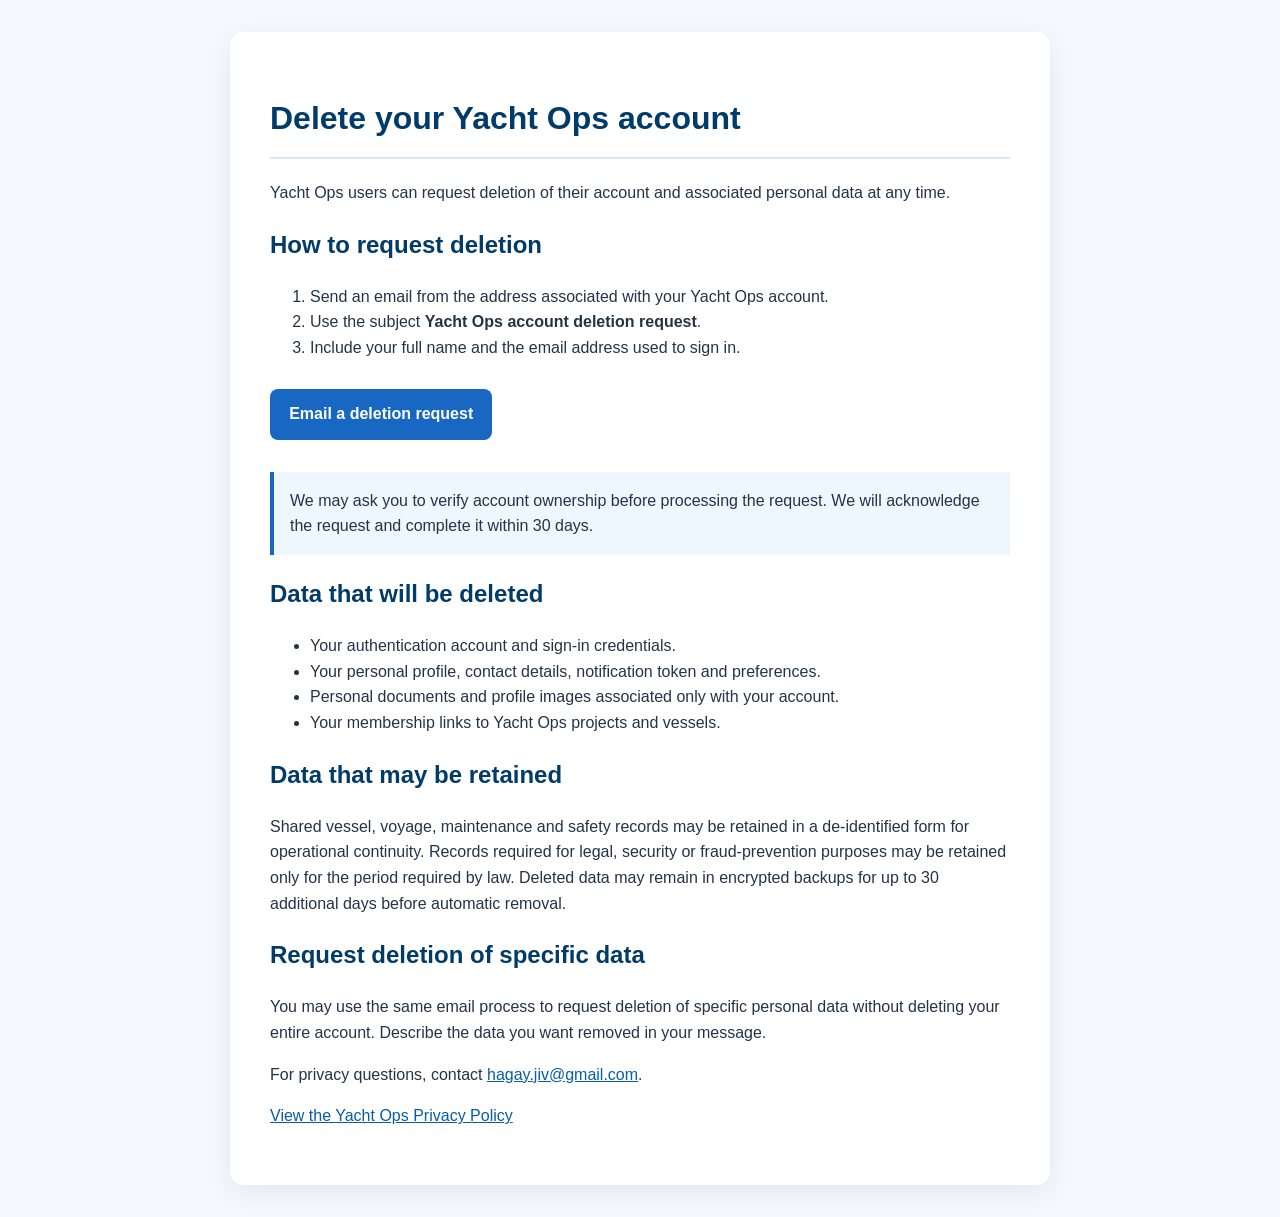
==== delete-account.html @ 7a6d7f49 "Add Yacht Ops account deletion page" ====
<!DOCTYPE html>
<html lang="en">
<head>
    <meta charset="UTF-8">
    <meta name="viewport" content="width=device-width, initial-scale=1.0">
    <title>Delete Your Yacht Ops Account</title>
    <style>
        body { font-family: -apple-system, BlinkMacSystemFont, "Segoe UI", Roboto, Helvetica, Arial, sans-serif; line-height: 1.6; color: #243447; max-width: 820px; margin: 0 auto; padding: 2rem; background: #f5f8fc; }
        main { background: #fff; padding: 2.5rem; border-radius: 14px; box-shadow: 0 8px 30px rgba(0,0,0,.07); }
        h1, h2 { color: #003b69; }
        h1 { border-bottom: 2px solid #d9e7f5; padding-bottom: .75rem; }
        .button { display: inline-block; margin: .75rem 0 1rem; padding: .8rem 1.2rem; border-radius: 8px; background: #1868c3; color: #fff; text-decoration: none; font-weight: 700; }
        .note { padding: 1rem; border-left: 4px solid #1868c3; background: #eef6ff; }
        a { color: #075da8; }
    </style>
</head>
<body>
<main>
    <h1>Delete your Yacht Ops account</h1>
    <p>Yacht Ops users can request deletion of their account and associated personal data at any time.</p>

    <h2>How to request deletion</h2>
    <ol>
        <li>Send an email from the address associated with your Yacht Ops account.</li>
        <li>Use the subject <strong>Yacht Ops account deletion request</strong>.</li>
        <li>Include your full name and the email address used to sign in.</li>
    </ol>
    <a class="button" href="mailto:hagay.jiv@gmail.com?subject=Yacht%20Ops%20account%20deletion%20request">Email a deletion request</a>
    <p class="note">We may ask you to verify account ownership before processing the request. We will acknowledge the request and complete it within 30 days.</p>

    <h2>Data that will be deleted</h2>
    <ul>
        <li>Your authentication account and sign-in credentials.</li>
        <li>Your personal profile, contact details, notification token and preferences.</li>
        <li>Personal documents and profile images associated only with your account.</li>
        <li>Your membership links to Yacht Ops projects and vessels.</li>
    </ul>

    <h2>Data that may be retained</h2>
    <p>Shared vessel, voyage, maintenance and safety records may be retained in a de-identified form for operational continuity. Records required for legal, security or fraud-prevention purposes may be retained only for the period required by law. Deleted data may remain in encrypted backups for up to 30 additional days before automatic removal.</p>

    <h2>Request deletion of specific data</h2>
    <p>You may use the same email process to request deletion of specific personal data without deleting your entire account. Describe the data you want removed in your message.</p>

    <p>For privacy questions, contact <a href="mailto:hagay.jiv@gmail.com">hagay.jiv@gmail.com</a>.</p>
    <p><a href="privacy.html">View the Yacht Ops Privacy Policy</a></p>
</main>
</body>
</html>
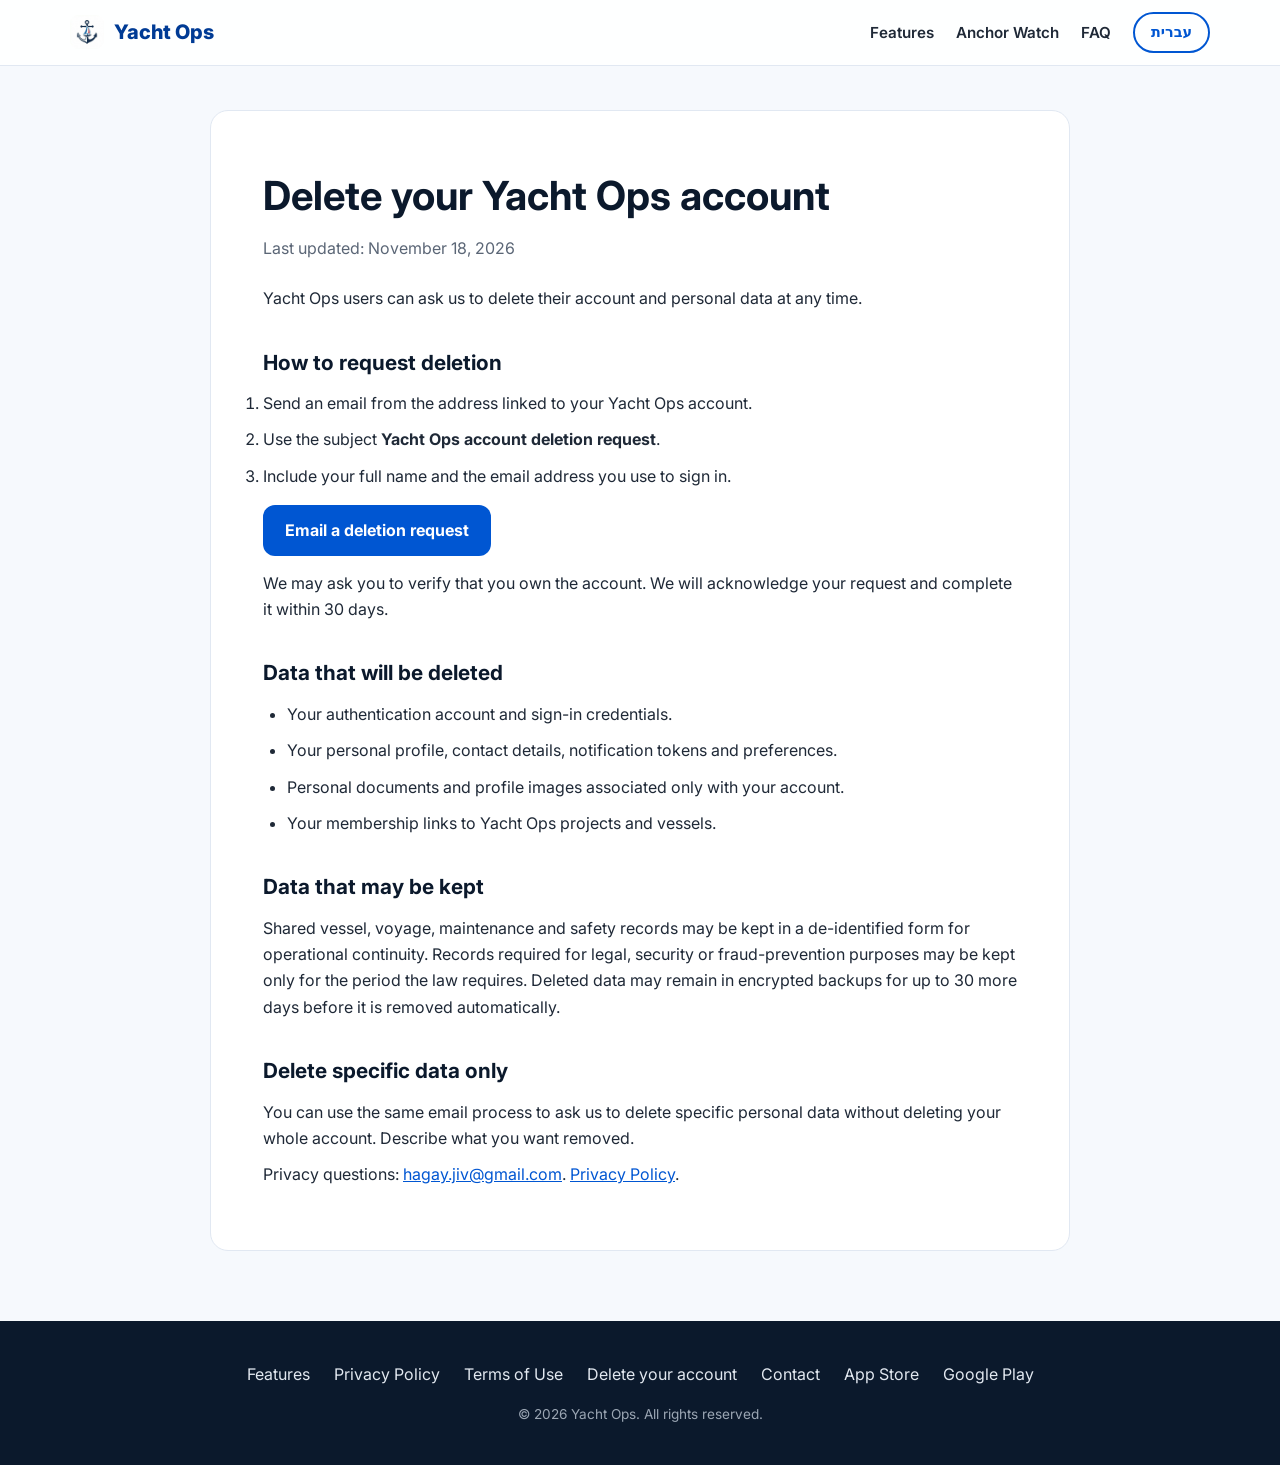
==== commit 63a158f4: "Redesign site: store links, full feature list, Hebrew/English, privacy policy, terms of use" ====
--- a/delete-account.html
+++ b/delete-account.html
@@ -1,49 +1,76 @@
 <!DOCTYPE html>
-<html lang="en">
+<html lang="en" dir="ltr" data-title-en="Delete your Yacht Ops account" data-title-he="מחיקת חשבון Yacht Ops" data-desc-en="How to ask for deletion of your Yacht Ops account and personal data, and what is deleted or kept." data-desc-he="איך מבקשים מחיקה של חשבון Yacht Ops והנתונים האישיים, ומה נמחק ומה נשמר.">
 <head>
-    <meta charset="UTF-8">
-    <meta name="viewport" content="width=device-width, initial-scale=1.0">
-    <title>Delete Your Yacht Ops Account</title>
-    <style>
-        body { font-family: -apple-system, BlinkMacSystemFont, "Segoe UI", Roboto, Helvetica, Arial, sans-serif; line-height: 1.6; color: #243447; max-width: 820px; margin: 0 auto; padding: 2rem; background: #f5f8fc; }
-        main { background: #fff; padding: 2.5rem; border-radius: 14px; box-shadow: 0 8px 30px rgba(0,0,0,.07); }
-        h1, h2 { color: #003b69; }
-        h1 { border-bottom: 2px solid #d9e7f5; padding-bottom: .75rem; }
-        .button { display: inline-block; margin: .75rem 0 1rem; padding: .8rem 1.2rem; border-radius: 8px; background: #1868c3; color: #fff; text-decoration: none; font-weight: 700; }
-        .note { padding: 1rem; border-left: 4px solid #1868c3; background: #eef6ff; }
-        a { color: #075da8; }
-    </style>
+<meta charset="UTF-8">
+<meta name="viewport" content="width=device-width, initial-scale=1">
+<title>Delete your Yacht Ops account</title>
+<meta name="description" content="How to ask for deletion of your Yacht Ops account and personal data, and what is deleted or kept.">
+<link rel="canonical" href="https://hagayj.github.io/yachtops/delete-account.html">
+<link rel="icon" href="icon.png">
+<link rel="apple-touch-icon" href="icon.png">
+<meta name="apple-itunes-app" content="app-id=6759055856">
+<meta name="theme-color" content="#0056d2">
+<meta property="og:type" content="website">
+<meta property="og:site_name" content="Yacht Ops">
+<meta property="og:title" content="Delete your Yacht Ops account">
+<meta property="og:description" content="How to ask for deletion of your Yacht Ops account and personal data, and what is deleted or kept.">
+<meta property="og:image" content="https://hagayj.github.io/yachtops/logo.png">
+<meta property="og:url" content="https://hagayj.github.io/yachtops/delete-account.html">
+<meta name="twitter:card" content="summary">
+<link rel="preconnect" href="https://fonts.googleapis.com">
+<link rel="preconnect" href="https://fonts.gstatic.com" crossorigin>
+<link href="https://fonts.googleapis.com/css2?family=Heebo:wght@300;400;600;800&family=Inter:wght@300;400;600;800&display=swap" rel="stylesheet">
+<link rel="stylesheet" href="assets/site.css">
+<script src="assets/site.js"></script>
 </head>
 <body>
-<main>
-    <h1>Delete your Yacht Ops account</h1>
-    <p>Yacht Ops users can request deletion of their account and associated personal data at any time.</p>
+<a class="skip" href="#main"><span class="en">Skip to content</span><span class="he">דלג לתוכן</span></a>
+<nav class="top" aria-label="Main">
+  <div class="wrap">
+    <a href="index.html" class="logo"><img src="icon.png" alt="" width="34" height="34">Yacht Ops</a>
+    <div class="nav-links">
+      <a class="hide-sm" href="index.html#features"><span class="en">Features</span><span class="he">יכולות</span></a>
+      <a class="hide-sm" href="index.html#anchor"><span class="en">Anchor Watch</span><span class="he">Anchor Watch</span></a>
+      <a class="hide-sm" href="index.html#faq"><span class="en">FAQ</span><span class="he">שאלות נפוצות</span></a>
+      <button id="lang-btn" class="lang-switch" type="button" onclick="toggleLanguage()"><span class="en">עברית</span><span class="he">English</span></button>
+    </div>
+  </div>
+</nav>
+<main id="main" class="doc"><div class="wrap"><article class="paper">
+<h1><span class="en">Delete your Yacht Ops account</span><span class="he">מחיקת חשבון Yacht Ops</span></h1>
+<p class="updated"><span class="en">Last updated: November 18, 2026</span><span class="he">עודכן לאחרונה: 18 בנובמבר 2026</span></p>
+<p class="en">Yacht Ops users can ask us to delete their account and personal data at any time.</p><p class="he">משתמשי Yacht Ops יכולים לבקש מאיתנו למחוק את החשבון והנתונים האישיים שלהם בכל עת.</p>
 
-    <h2>How to request deletion</h2>
-    <ol>
-        <li>Send an email from the address associated with your Yacht Ops account.</li>
-        <li>Use the subject <strong>Yacht Ops account deletion request</strong>.</li>
-        <li>Include your full name and the email address used to sign in.</li>
-    </ol>
-    <a class="button" href="mailto:hagay.jiv@gmail.com?subject=Yacht%20Ops%20account%20deletion%20request">Email a deletion request</a>
-    <p class="note">We may ask you to verify account ownership before processing the request. We will acknowledge the request and complete it within 30 days.</p>
+<h2 id=""><span class="en">How to request deletion</span><span class="he">איך מבקשים מחיקה</span></h2>
+<ol class="en"><li>Send an email from the address linked to your Yacht Ops account.</li><li>Use the subject <strong>Yacht Ops account deletion request</strong>.</li><li>Include your full name and the email address you use to sign in.</li></ol>
+<ol class="he"><li>שלחו אימייל מהכתובת המקושרת לחשבון Yacht Ops שלכם.</li><li>כתבו בנושא <strong>Yacht Ops account deletion request</strong>.</li><li>ציינו את שמכם המלא ואת כתובת האימייל שבה אתם מתחברים.</li></ol>
+<a class="mailbtn" href="mailto:hagay.jiv@gmail.com?subject=Yacht%20Ops%20account%20deletion%20request"><span class="en">Email a deletion request</span><span class="he">שליחת בקשת מחיקה</span></a>
+<p class="en">We may ask you to verify that you own the account. We will acknowledge your request and complete it within 30 days.</p><p class="he">ייתכן שנבקש שתאמתו שהחשבון שלכם. נאשר את קבלת הבקשה ונשלים אותה תוך 30 יום.</p>
 
-    <h2>Data that will be deleted</h2>
-    <ul>
-        <li>Your authentication account and sign-in credentials.</li>
-        <li>Your personal profile, contact details, notification token and preferences.</li>
-        <li>Personal documents and profile images associated only with your account.</li>
-        <li>Your membership links to Yacht Ops projects and vessels.</li>
-    </ul>
+<h2 id=""><span class="en">Data that will be deleted</span><span class="he">נתונים שיימחקו</span></h2>
+<ul class="en"><li>Your authentication account and sign-in credentials.</li><li>Your personal profile, contact details, notification tokens and preferences.</li><li>Personal documents and profile images associated only with your account.</li><li>Your membership links to Yacht Ops projects and vessels.</li></ul><ul class="he"><li>חשבון האימות ופרטי ההתחברות שלכם.</li><li>הפרופיל האישי, פרטי הקשר, טוקני ההתראות וההעדפות שלכם.</li><li>מסמכים אישיים ותמונות פרופיל המשויכים לחשבון שלכם בלבד.</li><li>קישורי החברות שלכם לפרויקטים ולסירות ב-Yacht Ops.</li></ul>
 
-    <h2>Data that may be retained</h2>
-    <p>Shared vessel, voyage, maintenance and safety records may be retained in a de-identified form for operational continuity. Records required for legal, security or fraud-prevention purposes may be retained only for the period required by law. Deleted data may remain in encrypted backups for up to 30 additional days before automatic removal.</p>
+<h2 id=""><span class="en">Data that may be kept</span><span class="he">נתונים שעשויים להישמר</span></h2>
+<p class="en">Shared vessel, voyage, maintenance and safety records may be kept in a de-identified form for operational continuity. Records required for legal, security or fraud-prevention purposes may be kept only for the period the law requires. Deleted data may remain in encrypted backups for up to 30 more days before it is removed automatically.</p><p class="he">רשומות משותפות של סירה, הפלגות, תחזוקה ובטיחות עשויות להישמר בצורה מנוטרלת זהות לשם רציפות תפעולית. רשומות הנדרשות למטרות חוקיות, אבטחה או מניעת הונאה עשויות להישמר רק לתקופה שהחוק דורש. נתונים שנמחקו עשויים להישאר בגיבויים מוצפנים עד 30 יום נוספים לפני שיוסרו אוטומטית.</p>
 
-    <h2>Request deletion of specific data</h2>
-    <p>You may use the same email process to request deletion of specific personal data without deleting your entire account. Describe the data you want removed in your message.</p>
-
-    <p>For privacy questions, contact <a href="mailto:hagay.jiv@gmail.com">hagay.jiv@gmail.com</a>.</p>
-    <p><a href="privacy.html">View the Yacht Ops Privacy Policy</a></p>
-</main>
+<h2 id=""><span class="en">Delete specific data only</span><span class="he">מחיקת נתונים מסוימים בלבד</span></h2>
+<p class="en">You can use the same email process to ask us to delete specific personal data without deleting your whole account. Describe what you want removed.</p><p class="he">אפשר להשתמש באותו תהליך אימייל כדי לבקש שנמחק נתונים אישיים מסוימים בלי למחוק את כל החשבון. תארו מה אתם רוצים להסיר.</p>
+<p class="en">Privacy questions: <a href="mailto:hagay.jiv@gmail.com">hagay.jiv@gmail.com</a>. <a href="privacy.html">Privacy Policy</a>.</p><p class="he">שאלות פרטיות: <a href="mailto:hagay.jiv@gmail.com">hagay.jiv@gmail.com</a>. <a href="privacy.html">מדיניות פרטיות</a>.</p>
+</article></div></main>
+<footer>
+  <div class="wrap">
+    <div class="links">
+      <a href="index.html#features"><span class="en">Features</span><span class="he">יכולות</span></a>
+      <a href="privacy.html"><span class="en">Privacy Policy</span><span class="he">מדיניות פרטיות</span></a>
+      <a href="terms.html"><span class="en">Terms of Use</span><span class="he">תנאי שימוש</span></a>
+      <a href="delete-account.html"><span class="en">Delete your account</span><span class="he">מחיקת חשבון</span></a>
+      <a href="mailto:hagay.jiv@gmail.com"><span class="en">Contact</span><span class="he">צור קשר</span></a>
+      <a href="https://apps.apple.com/app/id6759055856" target="_blank" rel="noopener">App Store</a>
+      <a href="https://play.google.com/store/apps/details?id=com.hagayj.ship1" target="_blank" rel="noopener">Google Play</a>
+    </div>
+    <div class="small en">&copy; 2026 Yacht Ops. All rights reserved.</div>
+    <div class="small he">&copy; 2026 Yacht Ops. כל הזכויות שמורות.</div>
+  </div>
+</footer>
 </body>
 </html>
--- a/assets/site.css
+++ b/assets/site.css
@@ -0,0 +1,133 @@
+:root {
+  --primary: #0056d2; --primary-dark: #003b95; --primary-light: #4a90e2; --accent: #00a6c0;
+  --dark: #0b192c; --text: #1f2937; --muted: #5b6676; --light: #f6f9fd; --white: #fff;
+  --line: #e1e8f2; --radius: 18px; --shadow: 0 12px 40px -14px rgba(0, 86, 210, .25);
+}
+* { margin: 0; padding: 0; box-sizing: border-box; }
+html { scroll-behavior: smooth; scroll-padding-top: 84px; }
+html[lang="en"] { font-family: 'Inter', system-ui, -apple-system, 'Segoe UI', sans-serif; }
+html[lang="he"] { font-family: 'Heebo', system-ui, -apple-system, 'Segoe UI', sans-serif; }
+html[lang="en"] .he, html[lang="he"] .en { display: none !important; }
+body { background: var(--light); color: var(--text); line-height: 1.65; overflow-x: hidden; }
+a { color: var(--primary); }
+img { max-width: 100%; display: block; }
+:focus-visible { outline: 3px solid var(--primary-light); outline-offset: 3px; border-radius: 6px; }
+.skip { position: absolute; inset-inline-start: 12px; top: -60px; background: var(--dark); color: #fff; padding: 10px 16px; border-radius: 10px; z-index: 2000; }
+.skip:focus { top: 12px; }
+.wrap { width: min(1140px, 92%); margin-inline: auto; }
+
+/* Nav */
+nav.top { position: fixed; inset-inline: 0; top: 0; z-index: 1000; background: rgba(255,255,255,.88); backdrop-filter: blur(14px); -webkit-backdrop-filter: blur(14px); border-bottom: 1px solid var(--line); }
+nav.top .wrap { display: flex; align-items: center; justify-content: space-between; gap: 16px; padding-block: 12px; }
+.logo { display: flex; align-items: center; gap: 10px; font-weight: 800; font-size: 1.25rem; color: var(--primary-dark); text-decoration: none; }
+.logo img { width: 34px; height: 34px; border-radius: 8px; }
+.nav-links { display: flex; align-items: center; gap: 22px; }
+.nav-links a { color: var(--text); text-decoration: none; font-weight: 600; font-size: .95rem; }
+.nav-links a:hover { color: var(--primary); }
+.lang-switch { background: transparent; border: 2px solid var(--primary); color: var(--primary); padding: .4rem 1rem; border-radius: 30px; font: inherit; font-weight: 700; font-size: .9rem; cursor: pointer; transition: .2s; }
+.lang-switch:hover { background: var(--primary); color: #fff; }
+@media (max-width: 760px) { .nav-links a.hide-sm { display: none; } .nav-links { gap: 10px; } }
+
+/* Buttons */
+.stores { display: flex; flex-wrap: wrap; gap: 14px; }
+.store-btn { display: inline-flex; align-items: center; gap: 12px; background: var(--dark); color: #fff; text-decoration: none; padding: 11px 22px; border-radius: 14px; min-width: 190px; transition: .25s; box-shadow: 0 10px 25px rgba(11,25,44,.18); }
+.store-btn:hover { transform: translateY(-3px); background: var(--primary-dark); }
+.store-btn svg { width: 28px; height: 28px; fill: currentColor; flex: none; }
+.store-btn small { display: block; font-size: .72rem; opacity: .85; line-height: 1.1; }
+.store-btn strong { display: block; font-size: 1.15rem; line-height: 1.2; }
+.btn-ghost { display: inline-block; padding: 12px 22px; border-radius: 14px; border: 2px solid var(--primary); color: var(--primary); font-weight: 700; text-decoration: none; }
+
+/* Hero */
+.hero { padding: 130px 0 70px; background: linear-gradient(135deg, #f8fbfe 0%, #e3eefb 100%); position: relative; overflow: hidden; }
+.hero::before { content: ''; position: absolute; width: 520px; height: 520px; inset-inline-end: -140px; top: -140px; background: radial-gradient(circle, rgba(0,229,255,.22), transparent 70%); border-radius: 50%; }
+.hero .wrap { display: grid; grid-template-columns: 1.05fr .95fr; gap: 40px; align-items: center; position: relative; }
+.eyebrow { display: inline-block; background: #e6f0ff; color: var(--primary-dark); font-weight: 700; font-size: .85rem; padding: 6px 14px; border-radius: 30px; margin-bottom: 18px; }
+.hero h1 { font-size: clamp(2.2rem, 5vw, 3.7rem); line-height: 1.12; font-weight: 800; color: var(--dark); margin-bottom: 18px; }
+.hero p.lead { font-size: 1.2rem; color: var(--muted); margin-bottom: 28px; max-width: 34em; }
+.hero .meta { margin-top: 18px; color: var(--muted); font-size: .95rem; }
+.shots { display: flex; justify-content: center; gap: 18px; align-items: flex-end; }
+.phone { width: min(230px, 42vw); border-radius: 34px; background: #0b192c; padding: 8px; box-shadow: 0 30px 60px -20px rgba(0,40,110,.45); }
+.phone img { border-radius: 27px; width: 100%; height: auto; aspect-ratio: 560 / 1218; object-fit: cover; background: #dbe7f7; }
+.phone.second { transform: translateY(28px); }
+@media (max-width: 900px) { .hero .wrap { grid-template-columns: 1fr; } .shots { margin-top: 20px; } }
+
+/* Sections */
+section.block { padding: 78px 0; }
+section.alt { background: #fff; }
+.head { text-align: center; max-width: 720px; margin: 0 auto 46px; }
+.head h2 { font-size: clamp(1.7rem, 3.4vw, 2.5rem); line-height: 1.2; color: var(--dark); margin-bottom: 12px; }
+.head p { color: var(--muted); font-size: 1.1rem; }
+.audience { display: flex; flex-wrap: wrap; gap: 12px; justify-content: center; margin-top: 8px; }
+.audience > span { background: #fff; border: 1px solid var(--line); padding: 8px 18px; border-radius: 30px; font-weight: 600; color: var(--primary-dark); }
+
+.grid { display: grid; grid-template-columns: repeat(auto-fit, minmax(290px, 1fr)); gap: 22px; }
+.card { background: #fff; border: 1px solid var(--line); border-radius: var(--radius); padding: 26px; transition: .25s; }
+.card:hover { transform: translateY(-4px); box-shadow: var(--shadow); }
+.card .ic { width: 46px; height: 46px; border-radius: 13px; background: #e6f0ff; display: grid; place-items: center; margin-bottom: 14px; font-size: 1.45rem; }
+.card h3 { font-size: 1.12rem; color: var(--dark); margin-bottom: 6px; }
+.card p { color: var(--muted); font-size: .98rem; }
+.tag { display: inline-block; font-size: .72rem; font-weight: 700; background: #fff3d6; color: #8a5a00; padding: 2px 9px; border-radius: 20px; margin-inline-start: 8px; vertical-align: middle; }
+
+.spot { display: grid; grid-template-columns: 1fr 1fr; gap: 40px; align-items: center; }
+.spot ul { list-style: none; display: grid; gap: 12px; margin-top: 18px; }
+.spot li { padding-inline-start: 30px; position: relative; }
+.spot li::before { content: '✓'; position: absolute; inset-inline-start: 0; color: var(--accent); font-weight: 800; }
+.note { background: #fff8e6; border: 1px solid #f2d99b; border-radius: 14px; padding: 14px 18px; color: #6b4a00; font-size: .95rem; margin-top: 20px; }
+.panel { background: linear-gradient(135deg, #0b192c, #003b95); color: #fff; border-radius: 24px; padding: 34px; }
+.panel h3 { font-size: 1.4rem; margin-bottom: 10px; }
+.panel p { opacity: .9; }
+@media (max-width: 860px) { .spot { grid-template-columns: 1fr; } }
+
+.steps { display: grid; grid-template-columns: repeat(auto-fit, minmax(250px, 1fr)); gap: 22px; counter-reset: s; }
+.step { background: #fff; border: 1px solid var(--line); border-radius: var(--radius); padding: 26px; counter-increment: s; }
+.step::before { content: counter(s); display: grid; place-items: center; width: 38px; height: 38px; border-radius: 50%; background: var(--primary); color: #fff; font-weight: 800; margin-bottom: 12px; }
+.step h3 { color: var(--dark); margin-bottom: 6px; }
+.step p { color: var(--muted); }
+
+details.faq { background: #fff; border: 1px solid var(--line); border-radius: 14px; padding: 4px 20px; margin-bottom: 12px; }
+details.faq summary { cursor: pointer; font-weight: 700; padding: 14px 0; color: var(--dark); }
+details.faq p { padding-bottom: 14px; color: var(--muted); }
+
+.cta { background: linear-gradient(135deg, var(--primary-dark), var(--primary)); color: #fff; text-align: center; padding: 76px 0; }
+.cta h2 { font-size: clamp(1.7rem, 3.4vw, 2.4rem); margin-bottom: 10px; }
+.cta p { opacity: .92; max-width: 640px; margin: 0 auto 28px; }
+.cta .stores { justify-content: center; }
+.cta .store-btn { background: #fff; color: var(--dark); }
+.cta .store-btn:hover { background: #e9f1ff; }
+
+footer { background: var(--dark); color: #cbd5e1; padding: 40px 0; }
+footer .wrap { display: flex; flex-direction: column; align-items: center; gap: 16px; text-align: center; }
+footer .links { display: flex; flex-wrap: wrap; gap: 8px 24px; justify-content: center; }
+footer a { color: #e2e8f0; text-decoration: none; }
+footer a:hover { text-decoration: underline; }
+footer .small { font-size: .85rem; opacity: .75; }
+
+/* Legal / document pages */
+.doc { padding: 110px 0 70px; }
+.doc .paper { background: #fff; border: 1px solid var(--line); border-radius: var(--radius); padding: clamp(24px, 5vw, 52px); max-width: 860px; margin-inline: auto; }
+.doc h1 { font-size: clamp(1.8rem, 4vw, 2.5rem); color: var(--dark); margin-bottom: 6px; }
+.doc .updated { color: var(--muted); margin-bottom: 24px; }
+.doc h2 { font-size: 1.3rem; color: var(--dark); margin: 34px 0 10px; }
+.doc h3 { font-size: 1.05rem; color: var(--dark); margin: 20px 0 6px; }
+.doc p, .doc li { margin-bottom: 10px; }
+.doc ul { padding-inline-start: 24px; margin-bottom: 12px; }
+.doc .summary { background: #eef5ff; border: 1px solid #cfe0fb; border-radius: 14px; padding: 18px 22px; margin: 18px 0 8px; }
+.doc .summary ul { margin: 8px 0 0; }
+.doc table { width: 100%; border-collapse: collapse; margin: 12px 0 18px; font-size: .95rem; }
+.doc th, .doc td { border: 1px solid var(--line); padding: 10px 12px; text-align: start; vertical-align: top; }
+.doc th { background: #f1f6fd; }
+.doc .toc { background: var(--light); border-radius: 14px; padding: 14px 22px; margin: 18px 0; }
+.doc .toc ol { padding-inline-start: 22px; }
+.doc .toc a { text-decoration: none; }
+.doc .callout { background: #fff8e6; border: 1px solid #f2d99b; border-radius: 14px; padding: 14px 18px; margin: 14px 0; }
+.mailbtn { display: inline-block; background: var(--primary); color: #fff !important; text-decoration: none; padding: 12px 22px; border-radius: 12px; font-weight: 700; margin: 6px 0 14px; }
+.tablewrap { overflow-x: auto; margin: 12px 0 18px; }
+.tablewrap table { min-width: 560px; margin: 0; }
+@media (prefers-reduced-motion: reduce) { * { transition: none !important; scroll-behavior: auto !important; } }
+
+/* Screenshot gallery */
+.gallery { display: flex; gap: 22px; overflow-x: auto; padding: 8px 4px 24px; scroll-snap-type: x proximity; -webkit-overflow-scrolling: touch; }
+.gallery figure { flex: 0 0 auto; scroll-snap-align: center; text-align: center; }
+.gallery .phone { width: 220px; }
+.gallery figcaption { margin-top: 12px; font-weight: 700; color: var(--dark); }
+@media (min-width: 1100px) { .gallery { justify-content: center; } }
